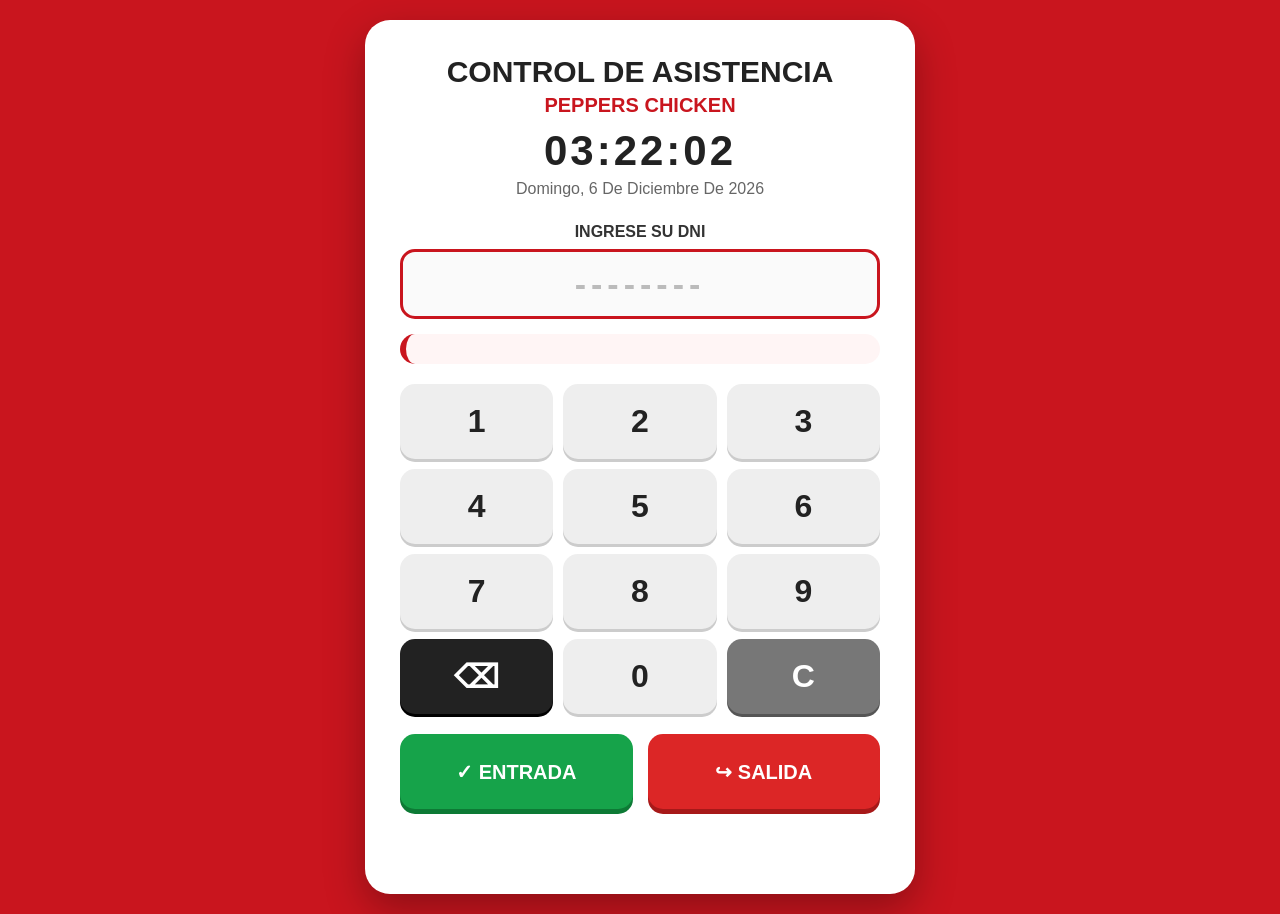
==== sistema-asistencia/index.html @ 9e1adbc2 "Add files via upload" ====
<!DOCTYPE html>
<html lang="es">

<head>
    <meta charset="UTF-8">
    <meta name="viewport" content="width=device-width, initial-scale=1.0">

    <title>Control de Asistencia</title>

    <link rel="stylesheet" href="style.css">
</head>

<body>

    <div class="contenedor">

        <!-- ENCABEZADO -->

        <div class="encabezado">

            <h1>CONTROL DE ASISTENCIA</h1>

            <p class="empresa">
                PEPPERS CHICKEN
            </p>

            <div id="reloj">
                00:00:00
            </div>

            <div id="fecha">
                Cargando fecha...
            </div>

        </div>


        <!-- DNI -->

        <div class="seccion-dni">

            <label>
                INGRESE SU DNI
            </label>

            <input
                type="text"
                id="dni"
                placeholder="--------"
                maxlength="8"
                readonly
            >

        </div>


        <!-- INFORMACIÓN DEL TRABAJADOR -->

        <div
            id="trabajadorInfo"
            class="trabajador-info">
        </div>


        <!-- TECLADO TÁCTIL -->

        <div class="teclado">

            <button class="numero" data-numero="1">
                1
            </button>

            <button class="numero" data-numero="2">
                2
            </button>

            <button class="numero" data-numero="3">
                3
            </button>


            <button class="numero" data-numero="4">
                4
            </button>

            <button class="numero" data-numero="5">
                5
            </button>

            <button class="numero" data-numero="6">
                6
            </button>


            <button class="numero" data-numero="7">
                7
            </button>

            <button class="numero" data-numero="8">
                8
            </button>

            <button class="numero" data-numero="9">
                9
            </button>


            <button
                class="borrar"
                id="btnBorrar">
                ⌫
            </button>

            <button
                class="numero"
                data-numero="0">
                0
            </button>

            <button
                class="limpiar"
                id="btnLimpiar">
                C
            </button>

        </div>


        <!-- BOTONES DE MARCACIÓN -->

        <div class="botones">

            <button id="btnEntrada">
                ✓ ENTRADA
            </button>

            <button id="btnSalida">
                ↪ SALIDA
            </button>

        </div>


        <!-- MENSAJE -->

        <div id="mensaje"></div>

    </div>


    <script src="app.js"></script>

</body>

</html>
---- sistema-asistencia/style.css ----
/* =========================================
   CONFIGURACIÓN GENERAL
   ========================================= */

* {
    box-sizing: border-box;
    margin: 0;
    padding: 0;
}

body {

    font-family: Arial, sans-serif;

    background: #c9151e;

    min-height: 100vh;

    display: flex;

    justify-content: center;

    align-items: center;

    padding: 20px;
}


/* =========================================
   TARJETA PRINCIPAL
   ========================================= */

.contenedor {

    width: 100%;

    max-width: 550px;

    background: white;

    padding: 30px;

    border-radius: 25px;

    box-shadow:
        0 15px 40px
        rgba(0, 0, 0, 0.30);

    text-align: center;
}


/* =========================================
   ENCABEZADO
   ========================================= */

.encabezado {

    margin-bottom: 25px;
}

h1 {

    font-size: 30px;

    color: #222;

    margin-bottom: 5px;
}

.empresa {

    font-size: 20px;

    font-weight: bold;

    color: #c9151e;

    margin-bottom: 10px;
}


/* =========================================
   RELOJ
   ========================================= */

#reloj {

    font-size: 42px;

    font-weight: bold;

    color: #222;

    letter-spacing: 3px;

    margin-top: 5px;
}


/* =========================================
   FECHA
   ========================================= */

#fecha {

    margin-top: 5px;

    font-size: 16px;

    color: #666;

    text-transform: capitalize;
}


/* =========================================
   DNI
   ========================================= */

.seccion-dni {

    margin-bottom: 15px;
}

label {

    display: block;

    font-size: 16px;

    font-weight: bold;

    color: #333;

    margin-bottom: 8px;
}


#dni {

    width: 100%;

    height: 65px;

    border: 3px solid #c9151e;

    border-radius: 15px;

    background: #fafafa;

    font-size: 32px;

    font-weight: bold;

    text-align: center;

    letter-spacing: 8px;

    color: #222;
}


#dni::placeholder {

    color: #bbb;

    letter-spacing: 5px;
}


/* =========================================
   INFORMACIÓN DEL TRABAJADOR
   ========================================= */

.trabajador-info {

    margin-top: 15px;

    margin-bottom: 20px;

    padding: 15px;

    background: #fff5f5;

    border-radius: 15px;

    border-left: 6px solid #c9151e;

    min-height: 30px;
}


.nombre-trabajador {

    font-size: 21px;

    font-weight: bold;

    color: #c9151e;

    margin-bottom: 8px;
}


.datos-trabajador {

    text-align: left;

    font-size: 15px;

    line-height: 1.6;

    color: #333;
}


.datos-trabajador p {

    margin-bottom: 2px;
}


.sin-horario {

    color: #c9151e;

    font-weight: bold;
}


/* =========================================
   TECLADO TÁCTIL
   ========================================= */

.teclado {

    display: grid;

    grid-template-columns:
        repeat(3, 1fr);

    gap: 10px;

    margin: 20px 0;
}


.teclado button {

    height: 65px;

    border: none;

    border-radius: 15px;

    font-size: 28px;

    font-weight: bold;

    cursor: pointer;

    user-select: none;

    -webkit-user-select: none;

    touch-action: manipulation;

    transition: transform 0.1s;
}


/* NÚMEROS */

.numero {

    background: #eeeeee;

    color: #222;

    box-shadow:
        0 3px 0 #cccccc;
}


/* BORRAR */

.borrar {

    background: #222;

    color: white;

    box-shadow:
        0 3px 0 #000;
}


/* LIMPIAR */

.limpiar {

    background: #777;

    color: white;

    box-shadow:
        0 3px 0 #555;
}


/* EFECTO TÁCTIL */

.teclado button:active {

    transform: scale(0.94);
}


/* =========================================
   BOTONES ENTRADA / SALIDA
   ========================================= */

.botones {

    display: grid;

    grid-template-columns:
        1fr 1fr;

    gap: 15px;

    margin-top: 10px;
}


.botones button {

    height: 75px;

    border: none;

    border-radius: 15px;

    font-size: 20px;

    font-weight: bold;

    color: white;

    cursor: pointer;

    touch-action: manipulation;

    transition: transform 0.1s;
}


/* ENTRADA VERDE */

#btnEntrada {

    background: #16a34a;

    box-shadow:
        0 5px 0 #0d7a35;
}


/* SALIDA ROJA */

#btnSalida {

    background: #dc2626;

    box-shadow:
        0 5px 0 #a71919;
}


/* EFECTO TÁCTIL */

.botones button:active {

    transform: scale(0.96);
}


/* =========================================
   MENSAJE
   ========================================= */

#mensaje {

    margin-top: 20px;

    min-height: 30px;

    font-size: 17px;

    font-weight: bold;
}


/* =========================================
   TABLET / PANTALLA TÁCTIL
   ========================================= */

@media (min-width: 700px) {

    .contenedor {

        max-width: 550px;

        padding: 35px;
    }


    .teclado button {

        height: 75px;

        font-size: 32px;
    }


    #dni {

        height: 70px;

        font-size: 34px;
    }
}


/* =========================================
   CELULAR
   ========================================= */

@media (max-width: 500px) {

    .contenedor {

        padding: 20px;
    }


    h1 {

        font-size: 24px;
    }


    #reloj {

        font-size: 34px;
    }


    .botones {

        grid-template-columns: 1fr;
    }

}
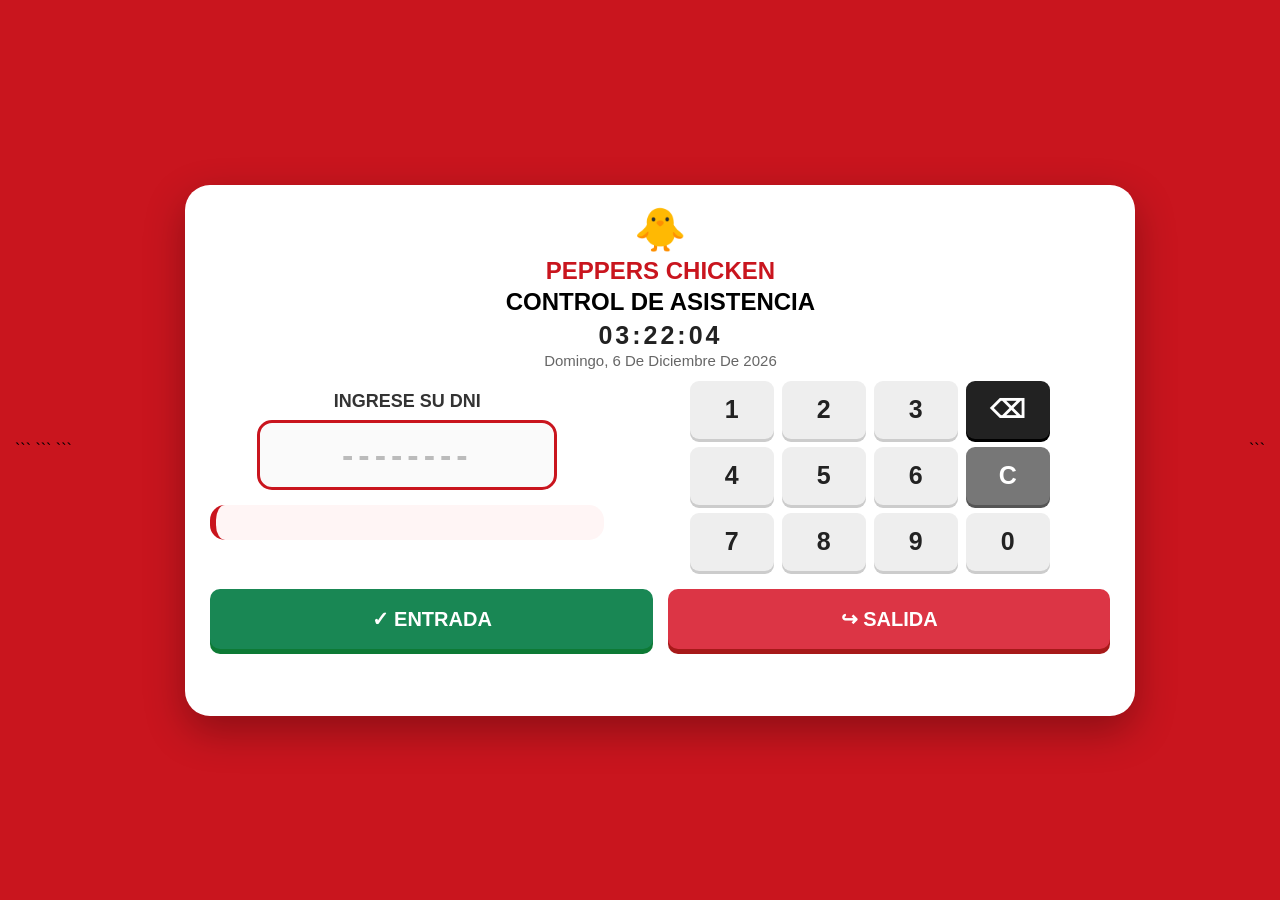
==== commit df698291: "Revise index.html for attendance control system Updated the HTML structure and styles for the attend" ====
--- a/sistema-asistencia/index.html
+++ b/sistema-asistencia/index.html
@@ -1,64 +1,276 @@
 <!DOCTYPE html>
+
 <html lang="es">
 
 <head>
     <meta charset="UTF-8">
     <meta name="viewport" content="width=device-width, initial-scale=1.0">
 
-    <title>Control de Asistencia</title>
-
-    <link rel="stylesheet" href="style.css">
+```
+<title>Control de Asistencia - Peppers Chicken</title>
+
+<link rel="stylesheet" href="style.css">
+
+<style>
+
+    body {
+        min-height: 100vh;
+        margin: 0;
+        padding: 15px;
+        display: flex;
+        align-items: center;
+        justify-content: center;
+    }
+
+    .contenedor {
+        width: 100%;
+        max-width: 950px;
+        margin: auto;
+        padding: 20px 25px;
+    }
+
+    /* ENCABEZADO */
+
+    .encabezado {
+        text-align: center;
+        margin-bottom: 12px;
+    }
+
+    .encabezado h1 {
+        margin: 0;
+        font-size: 42px;
+    }
+
+    .empresa {
+        margin: 3px 0;
+        font-size: 24px;
+        font-weight: bold;
+    }
+
+    #reloj {
+        font-size: 25px;
+        font-weight: bold;
+        margin-top: 5px;
+    }
+
+    #fecha {
+        font-size: 15px;
+        margin-top: 2px;
+    }
+
+    /* ÁREA PRINCIPAL */
+
+    .zona-marcacion {
+        display: grid;
+        grid-template-columns: 0.9fr 1.1fr;
+        gap: 25px;
+        align-items: center;
+    }
+
+    /* DNI */
+
+    .seccion-dni {
+        text-align: center;
+    }
+
+    .seccion-dni label {
+        display: block;
+        font-size: 18px;
+        font-weight: bold;
+        margin-bottom: 8px;
+    }
+
+    .seccion-dni input {
+        width: 100%;
+        max-width: 300px;
+        height: 58px;
+        text-align: center;
+        font-size: 30px;
+        font-weight: bold;
+        letter-spacing: 5px;
+
+        /* DNI AMARILLO */
+        background: #ffd43b;
+        color: #222;
+
+        border: 3px solid #e0a800;
+        border-radius: 10px;
+    }
+
+    /* INFORMACIÓN */
+
+    .trabajador-info {
+        min-height: 35px;
+        margin-top: 10px;
+        text-align: center;
+        font-size: 17px;
+    }
+
+    /* TECLADO */
+
+    .teclado {
+        width: 100%;
+        max-width: 360px;
+        margin: auto;
+
+        display: grid;
+        grid-template-columns: repeat(4, 1fr);
+        gap: 8px;
+    }
+
+    .teclado button {
+        height: 58px;
+        border-radius: 9px;
+        font-size: 25px;
+        font-weight: bold;
+        cursor: pointer;
+        touch-action: manipulation;
+    }
+
+    /* BOTONES */
+
+    .botones {
+        display: grid;
+        grid-template-columns: 1fr 1fr;
+        gap: 15px;
+        margin-top: 18px;
+    }
+
+    .botones button {
+        height: 60px;
+        border-radius: 10px;
+        font-size: 20px;
+        font-weight: bold;
+        cursor: pointer;
+        touch-action: manipulation;
+    }
+
+    #btnEntrada {
+        background: #198754;
+        color: white;
+        border: none;
+    }
+
+    #btnSalida {
+        background: #dc3545;
+        color: white;
+        border: none;
+    }
+
+    /* MENSAJE */
+
+    #mensaje {
+        margin-top: 12px;
+        min-height: 35px;
+        text-align: center;
+        font-size: 17px;
+        font-weight: bold;
+    }
+
+    /* PANTALLAS PEQUEÑAS */
+
+    @media (max-width: 700px) {
+
+        body {
+            padding: 8px;
+        }
+
+        .contenedor {
+            padding: 15px;
+        }
+
+        .encabezado h1 {
+            font-size: 34px;
+        }
+
+        .zona-marcacion {
+            grid-template-columns: 1fr;
+            gap: 12px;
+        }
+
+        .teclado {
+            max-width: 330px;
+        }
+
+        .teclado button {
+            height: 52px;
+            font-size: 22px;
+        }
+
+        .botones button {
+            height: 55px;
+            font-size: 18px;
+        }
+
+    }
+
+</style>
+```
+
 </head>
 
 <body>
 
-    <div class="contenedor">
-
-        <!-- ENCABEZADO -->
-
-        <div class="encabezado">
-
-            <h1>CONTROL DE ASISTENCIA</h1>
-
-            <p class="empresa">
-                PEPPERS CHICKEN
-            </p>
-
-            <div id="reloj">
-                00:00:00
+```
+<div class="contenedor">
+
+    <!-- ENCABEZADO -->
+
+    <div class="encabezado">
+
+        <h1>🐥</h1>
+
+        <p class="empresa">
+            PEPPERS CHICKEN
+        </p>
+
+        <h2>
+            CONTROL DE ASISTENCIA
+        </h2>
+
+        <div id="reloj">
+            00:00:00
+        </div>
+
+        <div id="fecha">
+            Cargando fecha...
+        </div>
+
+    </div>
+
+
+    <!-- ÁREA DE MARCACIÓN -->
+
+    <div class="zona-marcacion">
+
+        <!-- DNI -->
+
+        <div>
+
+            <div class="seccion-dni">
+
+                <label>
+                    INGRESE SU DNI
+                </label>
+
+                <input
+                    type="text"
+                    id="dni"
+                    placeholder="--------"
+                    maxlength="8"
+                    readonly
+                >
+
             </div>
 
-            <div id="fecha">
-                Cargando fecha...
+
+            <!-- INFORMACIÓN DEL TRABAJADOR -->
+
+            <div
+                id="trabajadorInfo"
+                class="trabajador-info">
             </div>
 
-        </div>
-
-
-        <!-- DNI -->
-
-        <div class="seccion-dni">
-
-            <label>
-                INGRESE SU DNI
-            </label>
-
-            <input
-                type="text"
-                id="dni"
-                placeholder="--------"
-                maxlength="8"
-                readonly
-            >
-
-        </div>
-
-
-        <!-- INFORMACIÓN DEL TRABAJADOR -->
-
-        <div
-            id="trabajadorInfo"
-            class="trabajador-info">
         </div>
 
 
@@ -77,33 +289,6 @@
             <button class="numero" data-numero="3">
                 3
             </button>
-
-
-            <button class="numero" data-numero="4">
-                4
-            </button>
-
-            <button class="numero" data-numero="5">
-                5
-            </button>
-
-            <button class="numero" data-numero="6">
-                6
-            </button>
-
-
-            <button class="numero" data-numero="7">
-                7
-            </button>
-
-            <button class="numero" data-numero="8">
-                8
-            </button>
-
-            <button class="numero" data-numero="9">
-                9
-            </button>
-
 
             <button
                 class="borrar"
@@ -111,45 +296,74 @@
                 ⌫
             </button>
 
+
+            <button class="numero" data-numero="4">
+                4
+            </button>
+
+            <button class="numero" data-numero="5">
+                5
+            </button>
+
+            <button class="numero" data-numero="6">
+                6
+            </button>
+
+            <button
+                class="limpiar"
+                id="btnLimpiar">
+                C
+            </button>
+
+
+            <button class="numero" data-numero="7">
+                7
+            </button>
+
+            <button class="numero" data-numero="8">
+                8
+            </button>
+
+            <button class="numero" data-numero="9">
+                9
+            </button>
+
             <button
                 class="numero"
                 data-numero="0">
                 0
             </button>
 
-            <button
-                class="limpiar"
-                id="btnLimpiar">
-                C
-            </button>
-
         </div>
 
-
-        <!-- BOTONES DE MARCACIÓN -->
-
-        <div class="botones">
-
-            <button id="btnEntrada">
-                ✓ ENTRADA
-            </button>
-
-            <button id="btnSalida">
-                ↪ SALIDA
-            </button>
-
-        </div>
-
-
-        <!-- MENSAJE -->
-
-        <div id="mensaje"></div>
-
     </div>
 
 
-    <script src="app.js"></script>
+    <!-- BOTONES DE MARCACIÓN -->
+
+    <div class="botones">
+
+        <button id="btnEntrada">
+            ✓ ENTRADA
+        </button>
+
+        <button id="btnSalida">
+            ↪ SALIDA
+        </button>
+
+    </div>
+
+
+    <!-- MENSAJE -->
+
+    <div id="mensaje"></div>
+
+</div>
+
+
+<script src="app.js"></script>
+```
 
 </body>
 
-</html>+</html>
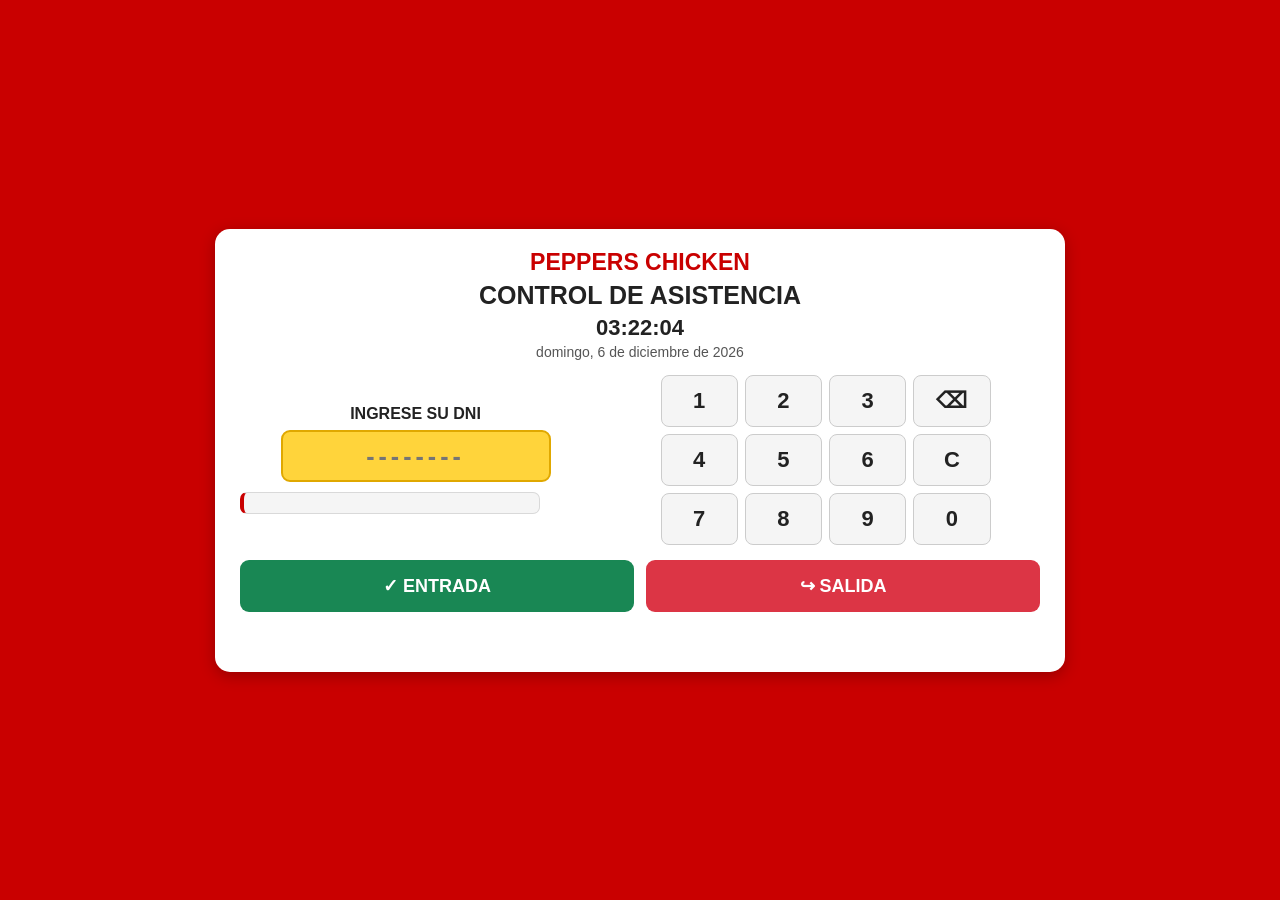
==== commit 4205b488: "Refactor HTML structure and remove unnecessary code" ====
--- a/sistema-asistencia/index.html
+++ b/sistema-asistencia/index.html
@@ -1,224 +1,22 @@
 <!DOCTYPE html>
-
 <html lang="es">
 
 <head>
     <meta charset="UTF-8">
     <meta name="viewport" content="width=device-width, initial-scale=1.0">
 
-```
-<title>Control de Asistencia - Peppers Chicken</title>
+    <title>Control de Asistencia - Peppers Chicken</title>
 
-<link rel="stylesheet" href="style.css">
-
-<style>
-
-    body {
-        min-height: 100vh;
-        margin: 0;
-        padding: 15px;
-        display: flex;
-        align-items: center;
-        justify-content: center;
-    }
-
-    .contenedor {
-        width: 100%;
-        max-width: 950px;
-        margin: auto;
-        padding: 20px 25px;
-    }
-
-    /* ENCABEZADO */
-
-    .encabezado {
-        text-align: center;
-        margin-bottom: 12px;
-    }
-
-    .encabezado h1 {
-        margin: 0;
-        font-size: 42px;
-    }
-
-    .empresa {
-        margin: 3px 0;
-        font-size: 24px;
-        font-weight: bold;
-    }
-
-    #reloj {
-        font-size: 25px;
-        font-weight: bold;
-        margin-top: 5px;
-    }
-
-    #fecha {
-        font-size: 15px;
-        margin-top: 2px;
-    }
-
-    /* ÁREA PRINCIPAL */
-
-    .zona-marcacion {
-        display: grid;
-        grid-template-columns: 0.9fr 1.1fr;
-        gap: 25px;
-        align-items: center;
-    }
-
-    /* DNI */
-
-    .seccion-dni {
-        text-align: center;
-    }
-
-    .seccion-dni label {
-        display: block;
-        font-size: 18px;
-        font-weight: bold;
-        margin-bottom: 8px;
-    }
-
-    .seccion-dni input {
-        width: 100%;
-        max-width: 300px;
-        height: 58px;
-        text-align: center;
-        font-size: 30px;
-        font-weight: bold;
-        letter-spacing: 5px;
-
-        /* DNI AMARILLO */
-        background: #ffd43b;
-        color: #222;
-
-        border: 3px solid #e0a800;
-        border-radius: 10px;
-    }
-
-    /* INFORMACIÓN */
-
-    .trabajador-info {
-        min-height: 35px;
-        margin-top: 10px;
-        text-align: center;
-        font-size: 17px;
-    }
-
-    /* TECLADO */
-
-    .teclado {
-        width: 100%;
-        max-width: 360px;
-        margin: auto;
-
-        display: grid;
-        grid-template-columns: repeat(4, 1fr);
-        gap: 8px;
-    }
-
-    .teclado button {
-        height: 58px;
-        border-radius: 9px;
-        font-size: 25px;
-        font-weight: bold;
-        cursor: pointer;
-        touch-action: manipulation;
-    }
-
-    /* BOTONES */
-
-    .botones {
-        display: grid;
-        grid-template-columns: 1fr 1fr;
-        gap: 15px;
-        margin-top: 18px;
-    }
-
-    .botones button {
-        height: 60px;
-        border-radius: 10px;
-        font-size: 20px;
-        font-weight: bold;
-        cursor: pointer;
-        touch-action: manipulation;
-    }
-
-    #btnEntrada {
-        background: #198754;
-        color: white;
-        border: none;
-    }
-
-    #btnSalida {
-        background: #dc3545;
-        color: white;
-        border: none;
-    }
-
-    /* MENSAJE */
-
-    #mensaje {
-        margin-top: 12px;
-        min-height: 35px;
-        text-align: center;
-        font-size: 17px;
-        font-weight: bold;
-    }
-
-    /* PANTALLAS PEQUEÑAS */
-
-    @media (max-width: 700px) {
-
-        body {
-            padding: 8px;
-        }
-
-        .contenedor {
-            padding: 15px;
-        }
-
-        .encabezado h1 {
-            font-size: 34px;
-        }
-
-        .zona-marcacion {
-            grid-template-columns: 1fr;
-            gap: 12px;
-        }
-
-        .teclado {
-            max-width: 330px;
-        }
-
-        .teclado button {
-            height: 52px;
-            font-size: 22px;
-        }
-
-        .botones button {
-            height: 55px;
-            font-size: 18px;
-        }
-
-    }
-
-</style>
-```
-
+    <link rel="stylesheet" href="style.css">
 </head>
 
 <body>
 
-```
 <div class="contenedor">
 
     <!-- ENCABEZADO -->
 
     <div class="encabezado">
-
-        <h1>🐥</h1>
 
         <p class="empresa">
             PEPPERS CHICKEN
@@ -278,17 +76,9 @@
 
         <div class="teclado">
 
-            <button class="numero" data-numero="1">
-                1
-            </button>
-
-            <button class="numero" data-numero="2">
-                2
-            </button>
-
-            <button class="numero" data-numero="3">
-                3
-            </button>
+            <button class="numero" data-numero="1">1</button>
+            <button class="numero" data-numero="2">2</button>
+            <button class="numero" data-numero="3">3</button>
 
             <button
                 class="borrar"
@@ -297,17 +87,9 @@
             </button>
 
 
-            <button class="numero" data-numero="4">
-                4
-            </button>
-
-            <button class="numero" data-numero="5">
-                5
-            </button>
-
-            <button class="numero" data-numero="6">
-                6
-            </button>
+            <button class="numero" data-numero="4">4</button>
+            <button class="numero" data-numero="5">5</button>
+            <button class="numero" data-numero="6">6</button>
 
             <button
                 class="limpiar"
@@ -316,23 +98,10 @@
             </button>
 
 
-            <button class="numero" data-numero="7">
-                7
-            </button>
-
-            <button class="numero" data-numero="8">
-                8
-            </button>
-
-            <button class="numero" data-numero="9">
-                9
-            </button>
-
-            <button
-                class="numero"
-                data-numero="0">
-                0
-            </button>
+            <button class="numero" data-numero="7">7</button>
+            <button class="numero" data-numero="8">8</button>
+            <button class="numero" data-numero="9">9</button>
+            <button class="numero" data-numero="0">0</button>
 
         </div>
 
@@ -362,7 +131,6 @@
 
 
 <script src="app.js"></script>
-```
 
 </body>
 
--- a/sistema-asistencia/style.css
+++ b/sistema-asistencia/style.css
@@ -1,465 +1,420 @@
-/* =========================================
-   CONFIGURACIÓN GENERAL
-   ========================================= */
+/* ================================
+   GENERAL
+================================ */
 
 * {
     box-sizing: border-box;
+}
+
+body {
     margin: 0;
-    padding: 0;
-}
-
-body {
+    padding: 15px;
+    min-height: 100vh;
 
     font-family: Arial, sans-serif;
 
-    background: #c9151e;
-
-    min-height: 100vh;
+    background: #c90000;
 
     display: flex;
-
     justify-content: center;
-
     align-items: center;
-
-    padding: 20px;
-}
-
-
-/* =========================================
-   TARJETA PRINCIPAL
-   ========================================= */
+}
+
+
+/* ================================
+   CONTENEDOR
+================================ */
 
 .contenedor {
-
     width: 100%;
-
-    max-width: 550px;
+    max-width: 850px;
+
+    margin: auto;
+    padding: 20px 25px;
 
     background: white;
 
-    padding: 30px;
-
-    border-radius: 25px;
-
-    box-shadow:
-        0 15px 40px
-        rgba(0, 0, 0, 0.30);
-
+    border-radius: 15px;
+
+    box-shadow: 0 4px 15px rgba(0, 0, 0, 0.25);
+}
+
+
+/* ================================
+   ENCABEZADO
+================================ */
+
+.encabezado {
     text-align: center;
-}
-
-
-/* =========================================
-   ENCABEZADO
-   ========================================= */
-
-.encabezado {
-
-    margin-bottom: 25px;
-}
-
-h1 {
-
-    font-size: 30px;
-
-    color: #222;
-
-    margin-bottom: 5px;
+    margin-bottom: 15px;
 }
 
 .empresa {
-
-    font-size: 20px;
-
-    font-weight: bold;
-
-    color: #c9151e;
-
-    margin-bottom: 10px;
-}
-
-
-/* =========================================
-   RELOJ
-   ========================================= */
+    margin: 0;
+
+    font-size: 23px;
+    font-weight: bold;
+
+    color: #c90000;
+}
+
+.encabezado h2 {
+    margin: 5px 0;
+
+    font-size: 25px;
+    color: #222;
+}
 
 #reloj {
-
-    font-size: 42px;
-
-    font-weight: bold;
-
-    color: #222;
-
-    letter-spacing: 3px;
-
     margin-top: 5px;
-}
-
-
-/* =========================================
-   FECHA
-   ========================================= */
+
+    font-size: 22px;
+    font-weight: bold;
+
+    color: #222;
+}
 
 #fecha {
-
-    margin-top: 5px;
+    margin-top: 3px;
+
+    font-size: 14px;
+
+    color: #555;
+}
+
+
+/* ================================
+   ÁREA DE MARCACIÓN
+================================ */
+
+.zona-marcacion {
+    display: grid;
+
+    grid-template-columns: 0.9fr 1.1fr;
+
+    gap: 20px;
+
+    align-items: center;
+}
+
+
+/* ================================
+   DNI
+================================ */
+
+.seccion-dni {
+    text-align: center;
+}
+
+.seccion-dni label {
+    display: block;
+
+    margin-bottom: 7px;
 
     font-size: 16px;
-
-    color: #666;
-
-    text-transform: capitalize;
-}
-
-
-/* =========================================
-   DNI
-   ========================================= */
-
-.seccion-dni {
-
-    margin-bottom: 15px;
-}
-
-label {
-
-    display: block;
-
-    font-size: 16px;
-
-    font-weight: bold;
-
-    color: #333;
-
-    margin-bottom: 8px;
-}
-
-
-#dni {
-
+    font-weight: bold;
+
+    color: #222;
+}
+
+.seccion-dni input {
     width: 100%;
-
-    height: 65px;
-
-    border: 3px solid #c9151e;
-
-    border-radius: 15px;
-
-    background: #fafafa;
-
-    font-size: 32px;
-
-    font-weight: bold;
+    max-width: 270px;
+
+    height: 52px;
 
     text-align: center;
 
-    letter-spacing: 8px;
-
-    color: #222;
-}
-
-
-#dni::placeholder {
-
-    color: #bbb;
-
-    letter-spacing: 5px;
-}
-
-
-/* =========================================
-   INFORMACIÓN DEL TRABAJADOR
-   ========================================= */
+    font-size: 25px;
+    font-weight: bold;
+
+    letter-spacing: 4px;
+
+    background: #ffd43b;
+
+    color: #222;
+
+    border: 2px solid #e0a800;
+
+    border-radius: 9px;
+}
+
+
+/* ================================
+   DATOS DEL TRABAJADOR
+================================ */
 
 .trabajador-info {
+    width: 100%;
+    max-width: 300px;
+
+    margin: 10px 0 0 0;
+    padding: 10px 12px;
+
+    text-align: left;
+
+    font-size: 14px;
+    line-height: 1.55;
+
+    background: #f5f5f5;
+
+    border: 1px solid #d9d9d9;
+    border-left: 4px solid #c90000;
+
+    border-radius: 7px;
+
+    color: #222;
+
+    overflow-wrap: break-word;
+}
+
+.trabajador-info strong {
+    font-size: 14px;
+
+    font-weight: bold;
+
+    color: #222;
+}
+
+
+/* ================================
+   TECLADO
+================================ */
+
+.teclado {
+    width: 100%;
+    max-width: 330px;
+
+    margin: auto;
+
+    display: grid;
+
+    grid-template-columns: repeat(4, 1fr);
+
+    gap: 7px;
+}
+
+.teclado button {
+    height: 52px;
+
+    border-radius: 8px;
+
+    border: 1px solid #ccc;
+
+    background: #f5f5f5;
+
+    color: #222;
+
+    font-size: 22px;
+
+    font-weight: bold;
+
+    cursor: pointer;
+
+    touch-action: manipulation;
+}
+
+.teclado button:hover {
+    background: #e9e9e9;
+}
+
+.teclado button:active {
+    transform: scale(0.96);
+}
+
+
+/* ================================
+   BOTONES
+================================ */
+
+.botones {
+    display: grid;
+
+    grid-template-columns: 1fr 1fr;
+
+    gap: 12px;
 
     margin-top: 15px;
-
-    margin-bottom: 20px;
-
-    padding: 15px;
-
-    background: #fff5f5;
-
-    border-radius: 15px;
-
-    border-left: 6px solid #c9151e;
+}
+
+.botones button {
+    height: 52px;
+
+    border-radius: 9px;
+
+    border: none;
+
+    font-size: 18px;
+
+    font-weight: bold;
+
+    cursor: pointer;
+
+    touch-action: manipulation;
+}
+
+#btnEntrada {
+    background: #198754;
+    color: white;
+}
+
+#btnSalida {
+    background: #dc3545;
+    color: white;
+}
+
+
+/* ================================
+   MENSAJE
+================================ */
+
+#mensaje {
+    margin-top: 10px;
 
     min-height: 30px;
-}
-
-
-.nombre-trabajador {
-
-    font-size: 21px;
-
-    font-weight: bold;
-
-    color: #c9151e;
-
-    margin-bottom: 8px;
-}
-
-
-.datos-trabajador {
-
-    text-align: left;
+
+    text-align: center;
 
     font-size: 15px;
 
-    line-height: 1.6;
-
-    color: #333;
-}
-
-
-.datos-trabajador p {
-
-    margin-bottom: 2px;
-}
-
-
-.sin-horario {
-
-    color: #c9151e;
-
-    font-weight: bold;
-}
-
-
-/* =========================================
-   TECLADO TÁCTIL
-   ========================================= */
-
-.teclado {
-
-    display: grid;
-
-    grid-template-columns:
-        repeat(3, 1fr);
-
-    gap: 10px;
-
-    margin: 20px 0;
-}
-
-
-.teclado button {
-
-    height: 65px;
-
-    border: none;
-
-    border-radius: 15px;
-
-    font-size: 28px;
-
-    font-weight: bold;
-
-    cursor: pointer;
-
-    user-select: none;
-
-    -webkit-user-select: none;
-
-    touch-action: manipulation;
-
-    transition: transform 0.1s;
-}
-
-
-/* NÚMEROS */
-
-.numero {
-
-    background: #eeeeee;
-
-    color: #222;
-
-    box-shadow:
-        0 3px 0 #cccccc;
-}
-
-
-/* BORRAR */
-
-.borrar {
-
-    background: #222;
-
-    color: white;
-
-    box-shadow:
-        0 3px 0 #000;
-}
-
-
-/* LIMPIAR */
-
-.limpiar {
-
-    background: #777;
-
-    color: white;
-
-    box-shadow:
-        0 3px 0 #555;
-}
-
-
-/* EFECTO TÁCTIL */
-
-.teclado button:active {
-
-    transform: scale(0.94);
-}
-
-
-/* =========================================
-   BOTONES ENTRADA / SALIDA
-   ========================================= */
-
-.botones {
-
-    display: grid;
-
-    grid-template-columns:
-        1fr 1fr;
-
-    gap: 15px;
-
-    margin-top: 10px;
-}
-
-
-.botones button {
-
-    height: 75px;
-
-    border: none;
-
-    border-radius: 15px;
-
-    font-size: 20px;
-
-    font-weight: bold;
-
-    color: white;
-
-    cursor: pointer;
-
-    touch-action: manipulation;
-
-    transition: transform 0.1s;
-}
-
-
-/* ENTRADA VERDE */
-
-#btnEntrada {
-
-    background: #16a34a;
-
-    box-shadow:
-        0 5px 0 #0d7a35;
-}
-
-
-/* SALIDA ROJA */
-
-#btnSalida {
-
-    background: #dc2626;
-
-    box-shadow:
-        0 5px 0 #a71919;
-}
-
-
-/* EFECTO TÁCTIL */
-
-.botones button:active {
-
-    transform: scale(0.96);
-}
-
-
-/* =========================================
-   MENSAJE
-   ========================================= */
-
-#mensaje {
-
-    margin-top: 20px;
-
-    min-height: 30px;
-
-    font-size: 17px;
-
-    font-weight: bold;
-}
-
-
-/* =========================================
-   TABLET / PANTALLA TÁCTIL
-   ========================================= */
-
-@media (min-width: 700px) {
+    font-weight: bold;
+}
+
+
+/* ================================
+   CELULAR / TABLET
+================================ */
+
+@media (max-width: 700px) {
+
+    body {
+        padding: 8px;
+
+        align-items: flex-start;
+    }
 
     .contenedor {
-
-        max-width: 550px;
-
-        padding: 35px;
-    }
-
+        padding: 15px;
+
+        margin-top: 10px;
+    }
+
+    .empresa {
+        font-size: 20px;
+    }
+
+    .encabezado h2 {
+        font-size: 21px;
+    }
+
+    #reloj {
+        font-size: 19px;
+    }
+
+    #fecha {
+        font-size: 13px;
+    }
+
+    .zona-marcacion {
+        grid-template-columns: 1fr;
+
+        gap: 12px;
+    }
+
+    .trabajador-info {
+        max-width: 320px;
+
+        margin-left: auto;
+        margin-right: auto;
+
+        font-size: 14px;
+    }
+
+    .trabajador-info strong {
+        font-size: 14px;
+    }
+
+    .teclado {
+        max-width: 320px;
+    }
 
     .teclado button {
-
-        height: 75px;
-
-        font-size: 32px;
-    }
-
-
-    #dni {
-
-        height: 70px;
-
-        font-size: 34px;
-    }
-}
-
-
-/* =========================================
-   CELULAR
-   ========================================= */
-
-@media (max-width: 500px) {
+        height: 48px;
+
+        font-size: 20px;
+    }
+
+    .botones button {
+        height: 50px;
+
+        font-size: 17px;
+    }
+}
+
+
+/* ================================
+   CELULARES PEQUEÑOS
+================================ */
+
+@media (max-width: 400px) {
 
     .contenedor {
-
-        padding: 20px;
-    }
-
-
-    h1 {
-
-        font-size: 24px;
-    }
-
+        padding: 12px;
+    }
+
+    .empresa {
+        font-size: 18px;
+    }
+
+    .encabezado h2 {
+        font-size: 19px;
+    }
 
     #reloj {
-
-        font-size: 34px;
-    }
-
+        font-size: 17px;
+    }
+
+    .seccion-dni label {
+        font-size: 14px;
+    }
+
+    .seccion-dni input {
+        height: 46px;
+
+        font-size: 22px;
+    }
+
+    .trabajador-info {
+        max-width: 290px;
+
+        padding: 9px 10px;
+
+        font-size: 13px;
+    }
+
+    .trabajador-info strong {
+        font-size: 13px;
+    }
+
+    .teclado {
+        max-width: 290px;
+
+        gap: 5px;
+    }
+
+    .teclado button {
+        height: 44px;
+
+        font-size: 18px;
+    }
 
     .botones {
-
-        grid-template-columns: 1fr;
-    }
-
-}+        gap: 8px;
+    }
+
+    .botones button {
+        height: 46px;
+
+        font-size: 15px;
+    }
+}
